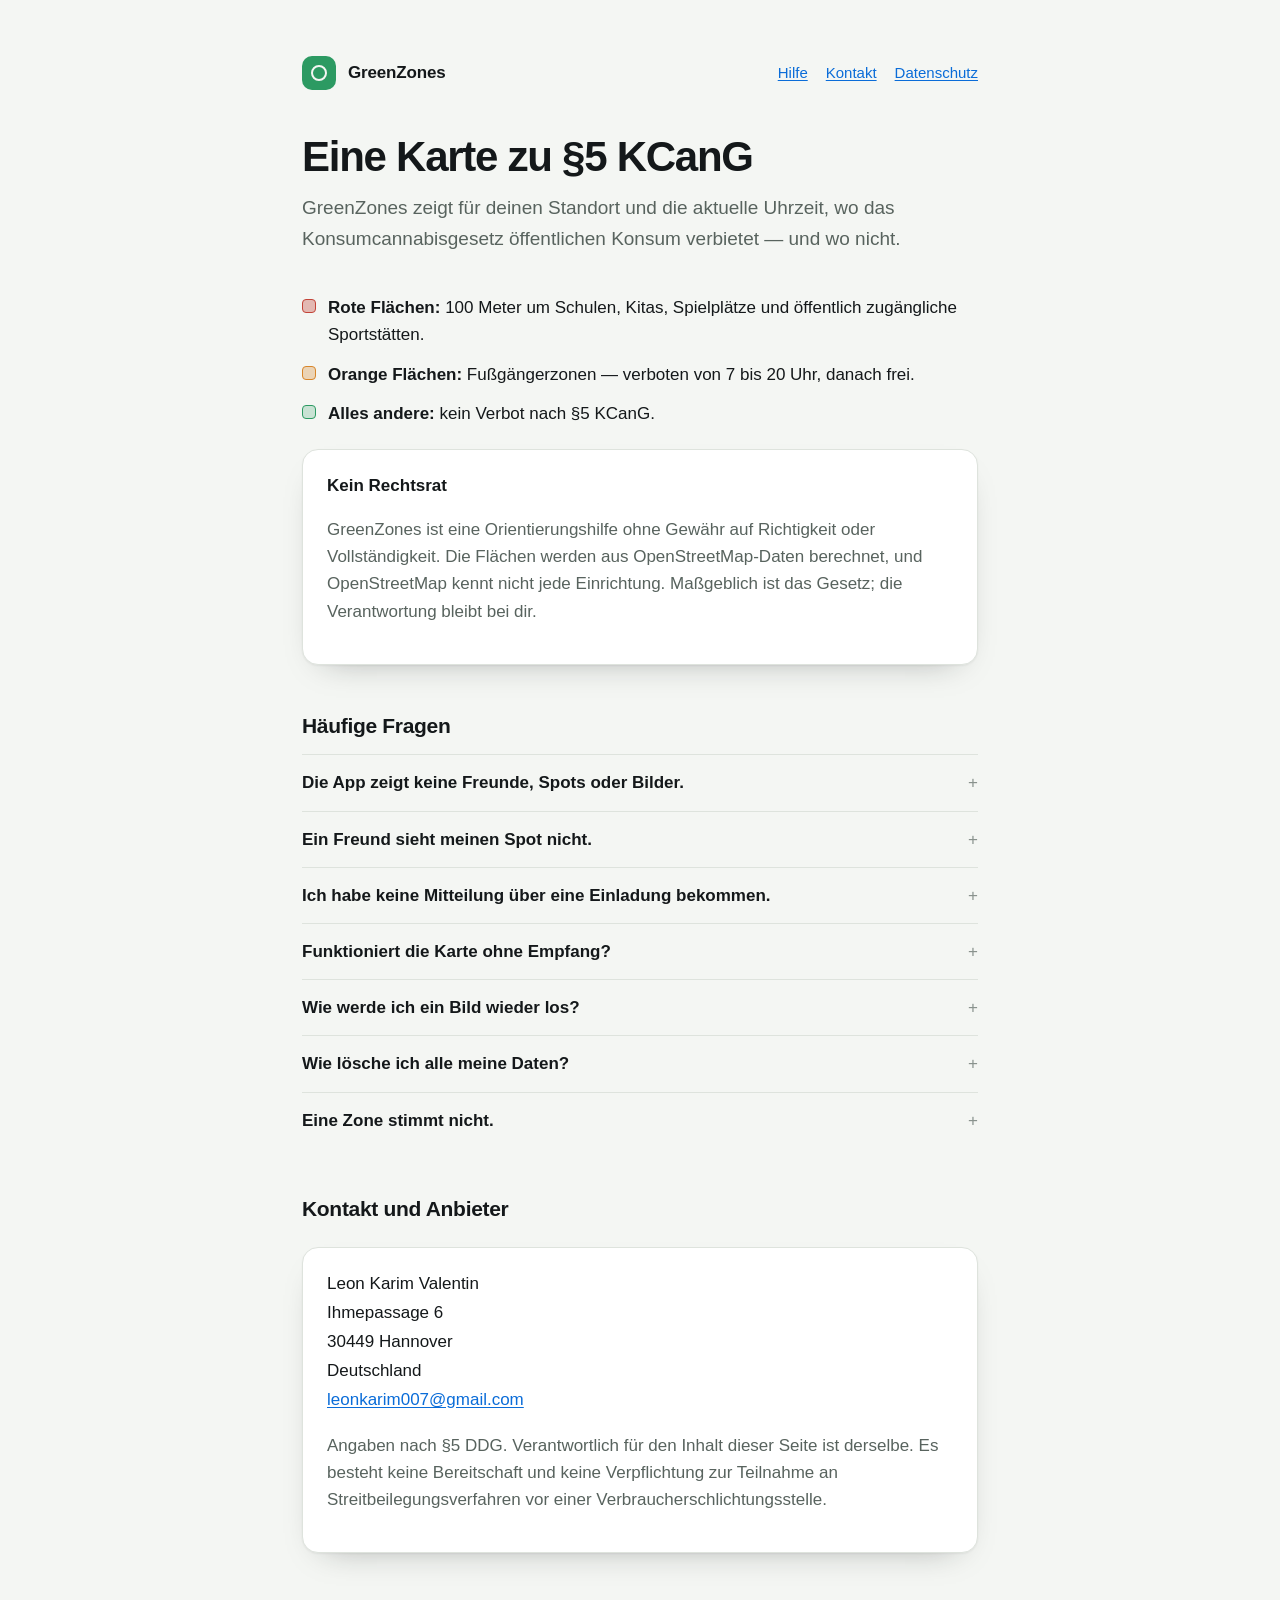
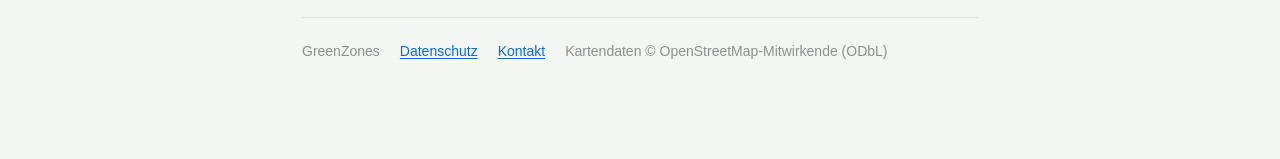
==== index.html @ 103c28bd "Hilfe, Kontakt und Datenschutzerklaerung fuer GreenZones" ====
<!doctype html>
<html lang="de">
<head>
<meta charset="utf-8">
<meta name="viewport" content="width=device-width, initial-scale=1">
<title>GreenZones — Hilfe und Kontakt</title>
<meta name="description" content="Hilfe, Kontakt und rechtliche Angaben zur iOS-App GreenZones: eine Karte zu §5 KCanG.">
<meta name="color-scheme" content="light dark">
<link rel="stylesheet" href="style.css">
</head>
<body>
<div class="wrap">

<header class="top">
  <span class="mark" aria-hidden="true"></span>
  <strong>GreenZones</strong>
  <nav>
    <a href="#hilfe">Hilfe</a>
    <a href="#kontakt">Kontakt</a>
    <a href="datenschutz.html">Datenschutz</a>
  </nav>
</header>

<h1>Eine Karte zu §5&nbsp;KCanG</h1>
<p class="lede">GreenZones zeigt für deinen Standort und die aktuelle Uhrzeit,
wo das Konsumcannabisgesetz öffentlichen Konsum verbietet — und wo nicht.</p>

<ul class="legend">
  <li><span class="dot ban" aria-hidden="true"></span><span><strong>Rote Flächen:</strong> 100&nbsp;Meter um Schulen, Kitas, Spielplätze und öffentlich zugängliche Sportstätten.</span></li>
  <li><span class="dot time" aria-hidden="true"></span><span><strong>Orange Flächen:</strong> Fußgängerzonen — verboten von 7 bis 20&nbsp;Uhr, danach frei.</span></li>
  <li><span class="dot ok" aria-hidden="true"></span><span><strong>Alles andere:</strong> kein Verbot nach §5&nbsp;KCanG.</span></li>
</ul>

<div class="card">
  <h3>Kein Rechtsrat</h3>
  <p class="muted">GreenZones ist eine Orientierungshilfe ohne Gewähr auf
  Richtigkeit oder Vollständigkeit. Die Flächen werden aus OpenStreetMap-Daten
  berechnet, und OpenStreetMap kennt nicht jede Einrichtung. Maßgeblich ist das
  Gesetz; die Verantwortung bleibt bei dir.</p>
</div>

<h2 id="hilfe">Häufige Fragen</h2>

<details>
  <summary>Die App zeigt keine Freunde, Spots oder Bilder.</summary>
  <p>Die gemeinsamen Funktionen laufen über iCloud. Ist auf dem Gerät keine
  Apple-ID in iCloud angemeldet, bleiben diese Listen leer — die App sagt das an
  der Stelle auch. Unter <em>Einstellungen → [dein Name] → iCloud</em> anmelden,
  dann erscheinen sie.</p>
</details>

<details>
  <summary>Ein Freund sieht meinen Spot nicht.</summary>
  <p>Ein Spot wird nur geteilt, wenn die Person angehakt ist: Spot öffnen →
  <em>Spot verwalten</em> → <em>Wer sieht diesen Spot</em>. Wer neu dazukommt,
  braucht außerdem einmal einen Einladungslink über <em>Freunde → Freund
  hinzufügen</em>.</p>
</details>

<details>
  <summary>Ich habe keine Mitteilung über eine Einladung bekommen.</summary>
  <p>Mitteilungen müssen einmal erlaubt worden sein (die App fragt danach,
  sobald der erste Freund dazukommt). Prüfen lässt sich das unter
  <em>Einstellungen → GreenZones → Mitteilungen</em>. Ohne angemeldetes
  iCloud-Konto werden keine Mitteilungen zugestellt.</p>
</details>

<details>
  <summary>Funktioniert die Karte ohne Empfang?</summary>
  <p>Die Zonen, die Statusanzeige und die Ortssuche laufen immer ohne Netz —
  sie liegen auf dem Gerät. Nur das Kartenbild darunter lädt nach. Wer es
  unterwegs braucht, tippt vorher in der App auf <em>Über GreenZones → Karte &amp;
  Daten verwalten → Umgebung sichern</em>: das lädt ein Gebiet von 20&nbsp;×&nbsp;20
  Kilometern (rund 70&nbsp;MB) auf das Gerät.</p>
</details>

<details>
  <summary>Wie werde ich ein Bild wieder los?</summary>
  <p>Bild antippen, dann in der Kopfzeile den Papierkorb (eigene Bilder werden
  bei allen gelöscht) oder das durchgestrichene Auge (fremde Bilder werden
  dauerhaft ausgeblendet, auf Wunsch zusammen mit der Person).</p>
</details>

<details>
  <summary>Wie lösche ich alle meine Daten?</summary>
  <p>Die App löschen. Damit sind alle lokalen Daten weg. Was du in iCloud
  geteilt hast, lässt sich zusätzlich in den iCloud-Einstellungen des Geräts
  verwalten. Einzelne Dinge gehen auch in der App: Spot entfernen, Freundschaft
  beenden, Suchverlauf löschen unter <em>Karte &amp; Daten verwalten</em>.</p>
</details>

<details>
  <summary>Eine Zone stimmt nicht.</summary>
  <p>Die Flächen stammen aus OpenStreetMap. Fehlt dort eine Einrichtung oder ist
  sie falsch eingetragen, fehlt sie auch hier. Schreib mir gern — und wer mag,
  kann den Eintrag direkt bei
  <a href="https://www.openstreetmap.org">OpenStreetMap</a> korrigieren, davon
  haben alle etwas.</p>
</details>

<h2 id="kontakt">Kontakt und Anbieter</h2>
<div class="card">
  <address>
    Leon Karim Valentin<br>
    Ihmepassage 6<br>
    30449 Hannover<br>
    Deutschland<br>
    <a href="mailto:leonkarim007@gmail.com">leonkarim007@gmail.com</a>
  </address>
  <p class="muted">Angaben nach §5 DDG. Verantwortlich für den Inhalt dieser
  Seite ist derselbe. Es besteht keine Bereitschaft und keine Verpflichtung zur
  Teilnahme an Streitbeilegungsverfahren vor einer
  Verbraucherschlichtungsstelle.</p>
</div>

<footer>
  <span>GreenZones</span>
  <a href="datenschutz.html">Datenschutz</a>
  <a href="mailto:leonkarim007@gmail.com">Kontakt</a>
  <span>Kartendaten © OpenStreetMap-Mitwirkende (ODbL)</span>
</footer>

</div>
</body>
</html>
---- style.css ----
/* GreenZones — Support- und Rechtsseiten.
   Hell und dunkel folgen dem System; die Farben sind dieselben wie in der App
   (Zonen-Rot, Fußgängerzonen-Orange, erlaubtes Grün). */

:root {
  --bg: #f4f6f3;
  --card: #ffffff;
  --line: #dee3dd;
  --ink: #14181a;
  --ink2: #58635e;
  --ink3: #89928d;
  --accent: #0a6cd8;
  --ban: #c34438;
  --time: #d8862a;
  --ok: #2c9a62;
  --shadow: 0 1px 2px rgba(20, 24, 26, .05), 0 14px 34px -22px rgba(20, 24, 26, .4);
}

@media (prefers-color-scheme: dark) {
  :root {
    --bg: #0f1211;
    --card: #171b19;
    --line: #262c29;
    --ink: #e9eeea;
    --ink2: #9ba69f;
    --ink3: #6e7873;
    --accent: #5ea9ff;
    --ban: #e4655a;
    --time: #eba25c;
    --ok: #4fbe85;
    --shadow: 0 1px 2px rgba(0, 0, 0, .4), 0 18px 44px -24px rgba(0, 0, 0, .85);
  }
}

* { box-sizing: border-box; }

html { -webkit-text-size-adjust: 100%; }

body {
  margin: 0;
  background: var(--bg);
  color: var(--ink);
  font-family: -apple-system, BlinkMacSystemFont, "Segoe UI", Roboto, "Helvetica Neue", sans-serif;
  font-size: 17px;
  line-height: 1.6;
  -webkit-font-smoothing: antialiased;
}

.wrap {
  max-width: 720px;
  margin: 0 auto;
  padding: 56px 22px 96px;
}

header.top {
  display: flex;
  align-items: center;
  gap: 12px;
  margin-bottom: 44px;
}

.mark {
  width: 34px;
  height: 34px;
  border-radius: 10px;
  background: var(--ok);
  position: relative;
  flex: 0 0 auto;
}

.mark::after {
  content: "";
  position: absolute;
  inset: 9px;
  border-radius: 50%;
  border: 2.5px solid var(--bg);
}

.mark.ban { background: var(--ban); }

header.top strong {
  font-size: 17px;
  letter-spacing: -.01em;
}

header.top nav {
  margin-left: auto;
  display: flex;
  gap: 18px;
  font-size: 15px;
}

h1 {
  font-size: clamp(30px, 6vw, 42px);
  line-height: 1.08;
  letter-spacing: -.03em;
  margin: 0 0 14px;
  text-wrap: balance;
}

.lede {
  font-size: 19px;
  color: var(--ink2);
  margin: 0 0 40px;
}

h2 {
  font-size: 21px;
  letter-spacing: -.015em;
  margin: 44px 0 12px;
}

h3 {
  font-size: 17px;
  margin: 28px 0 8px;
}

p, li { color: var(--ink); }

.muted { color: var(--ink2); }

a { color: var(--accent); text-underline-offset: 2px; }

a:focus-visible,
summary:focus-visible {
  outline: 2px solid var(--accent);
  outline-offset: 3px;
  border-radius: 4px;
}

ul { padding-left: 20px; }

li { margin: 6px 0; }

.card {
  background: var(--card);
  border: 1px solid var(--line);
  border-radius: 16px;
  padding: 22px 24px;
  box-shadow: var(--shadow);
  margin: 22px 0;
}

.card h3:first-child { margin-top: 0; }

.legend {
  display: flex;
  flex-direction: column;
  gap: 12px;
  margin: 20px 0 0;
  padding: 0;
  list-style: none;
}

.legend li {
  display: flex;
  gap: 12px;
  align-items: flex-start;
  margin: 0;
}

.dot {
  width: 14px;
  height: 14px;
  border-radius: 4px;
  margin-top: 5px;
  flex: 0 0 auto;
}

.dot.ban { background: color-mix(in srgb, var(--ban) 35%, transparent); border: 1.5px solid var(--ban); }
.dot.time { background: color-mix(in srgb, var(--time) 30%, transparent); border: 1.5px solid var(--time); }
.dot.ok { background: color-mix(in srgb, var(--ok) 22%, transparent); border: 1.5px solid var(--ok); }

details {
  border-top: 1px solid var(--line);
  padding: 14px 0;
}

details summary {
  cursor: pointer;
  font-weight: 600;
  list-style: none;
}

details summary::-webkit-details-marker { display: none; }

details summary::after {
  content: "+";
  float: right;
  color: var(--ink3);
  font-weight: 400;
}

details[open] summary::after { content: "–"; }

details p { margin: 10px 0 2px; color: var(--ink2); }

address {
  font-style: normal;
  line-height: 1.7;
}

footer {
  margin-top: 64px;
  padding-top: 22px;
  border-top: 1px solid var(--line);
  color: var(--ink3);
  font-size: 14px;
  display: flex;
  flex-wrap: wrap;
  gap: 8px 20px;
}

.stand {
  font-size: 14px;
  color: var(--ink3);
  margin: -6px 0 34px;
}

table {
  border-collapse: collapse;
  width: 100%;
  font-size: 15px;
  margin: 14px 0;
}

th, td {
  text-align: left;
  padding: 9px 10px;
  border-bottom: 1px solid var(--line);
  vertical-align: top;
}

th { color: var(--ink2); font-weight: 600; }

.scroll { overflow-x: auto; }

@media (max-width: 560px) {
  .wrap { padding: 36px 18px 72px; }
  header.top nav { gap: 14px; font-size: 14px; }
}
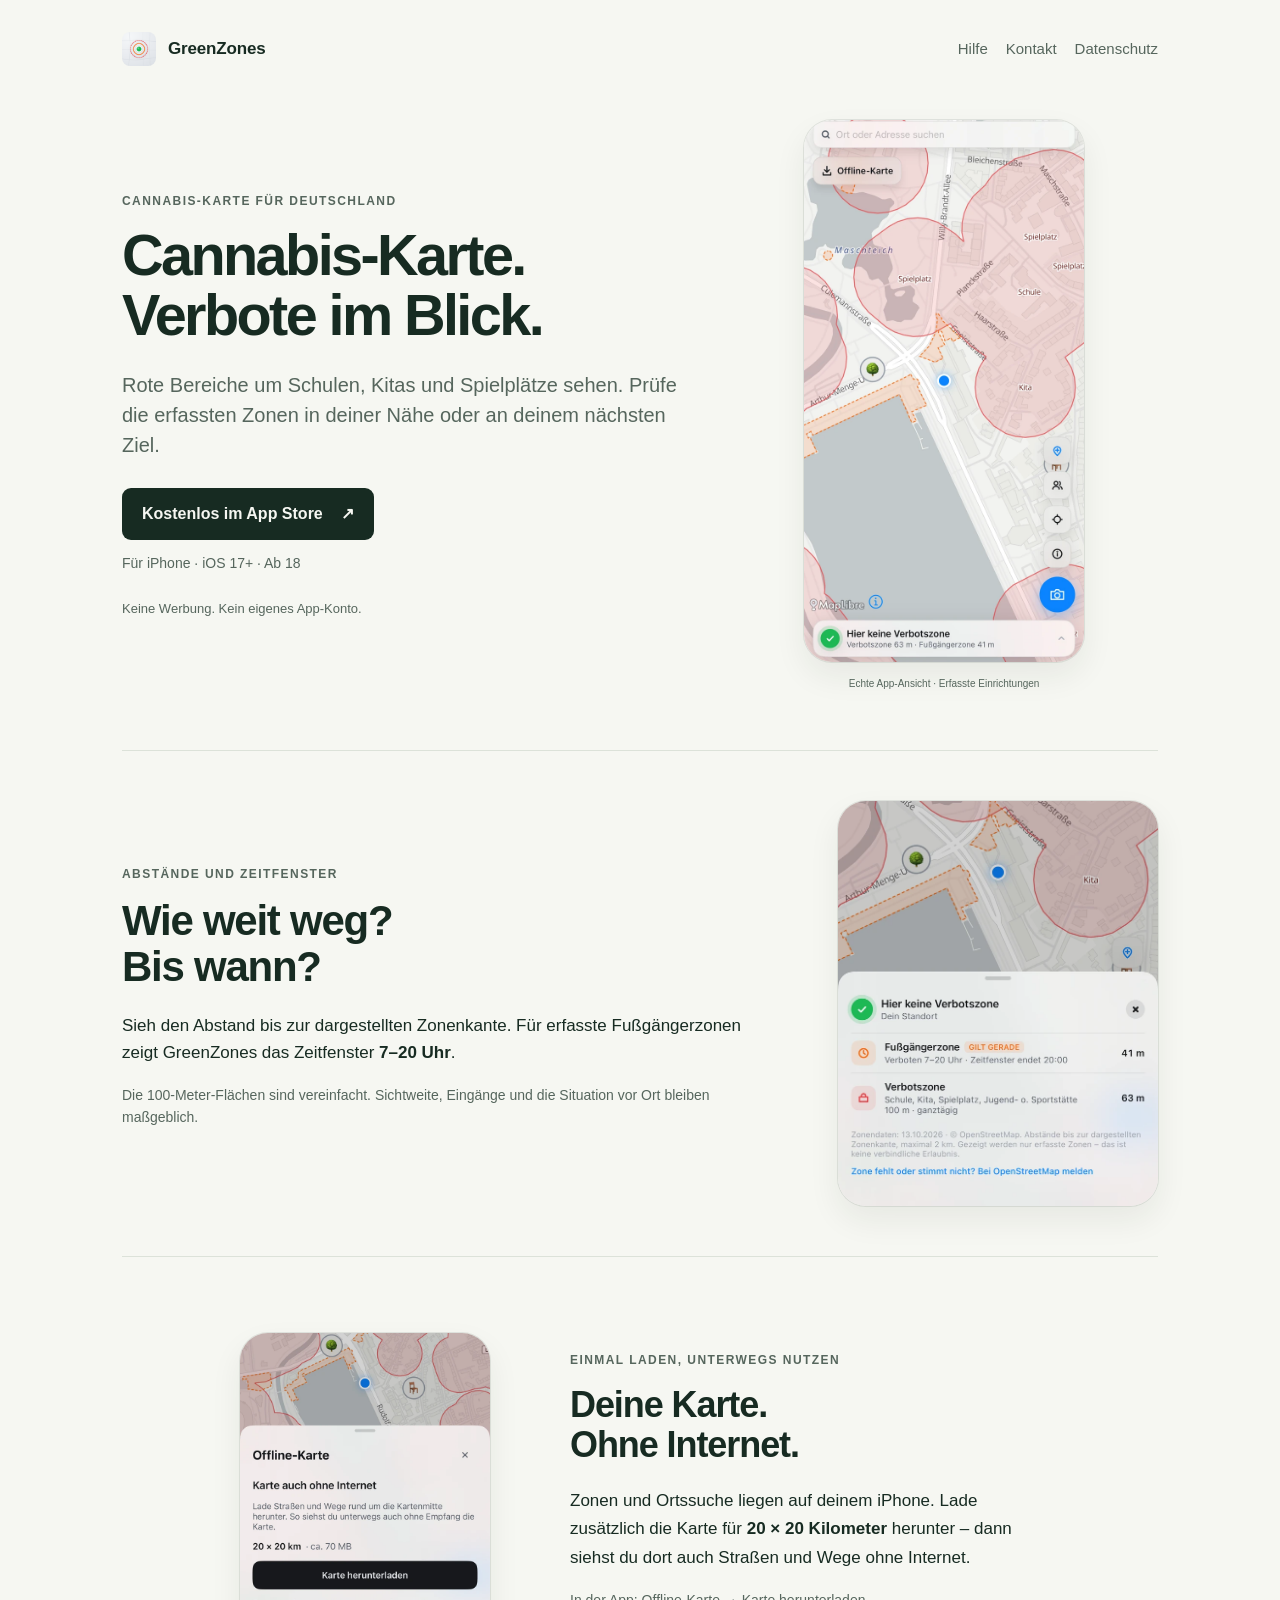
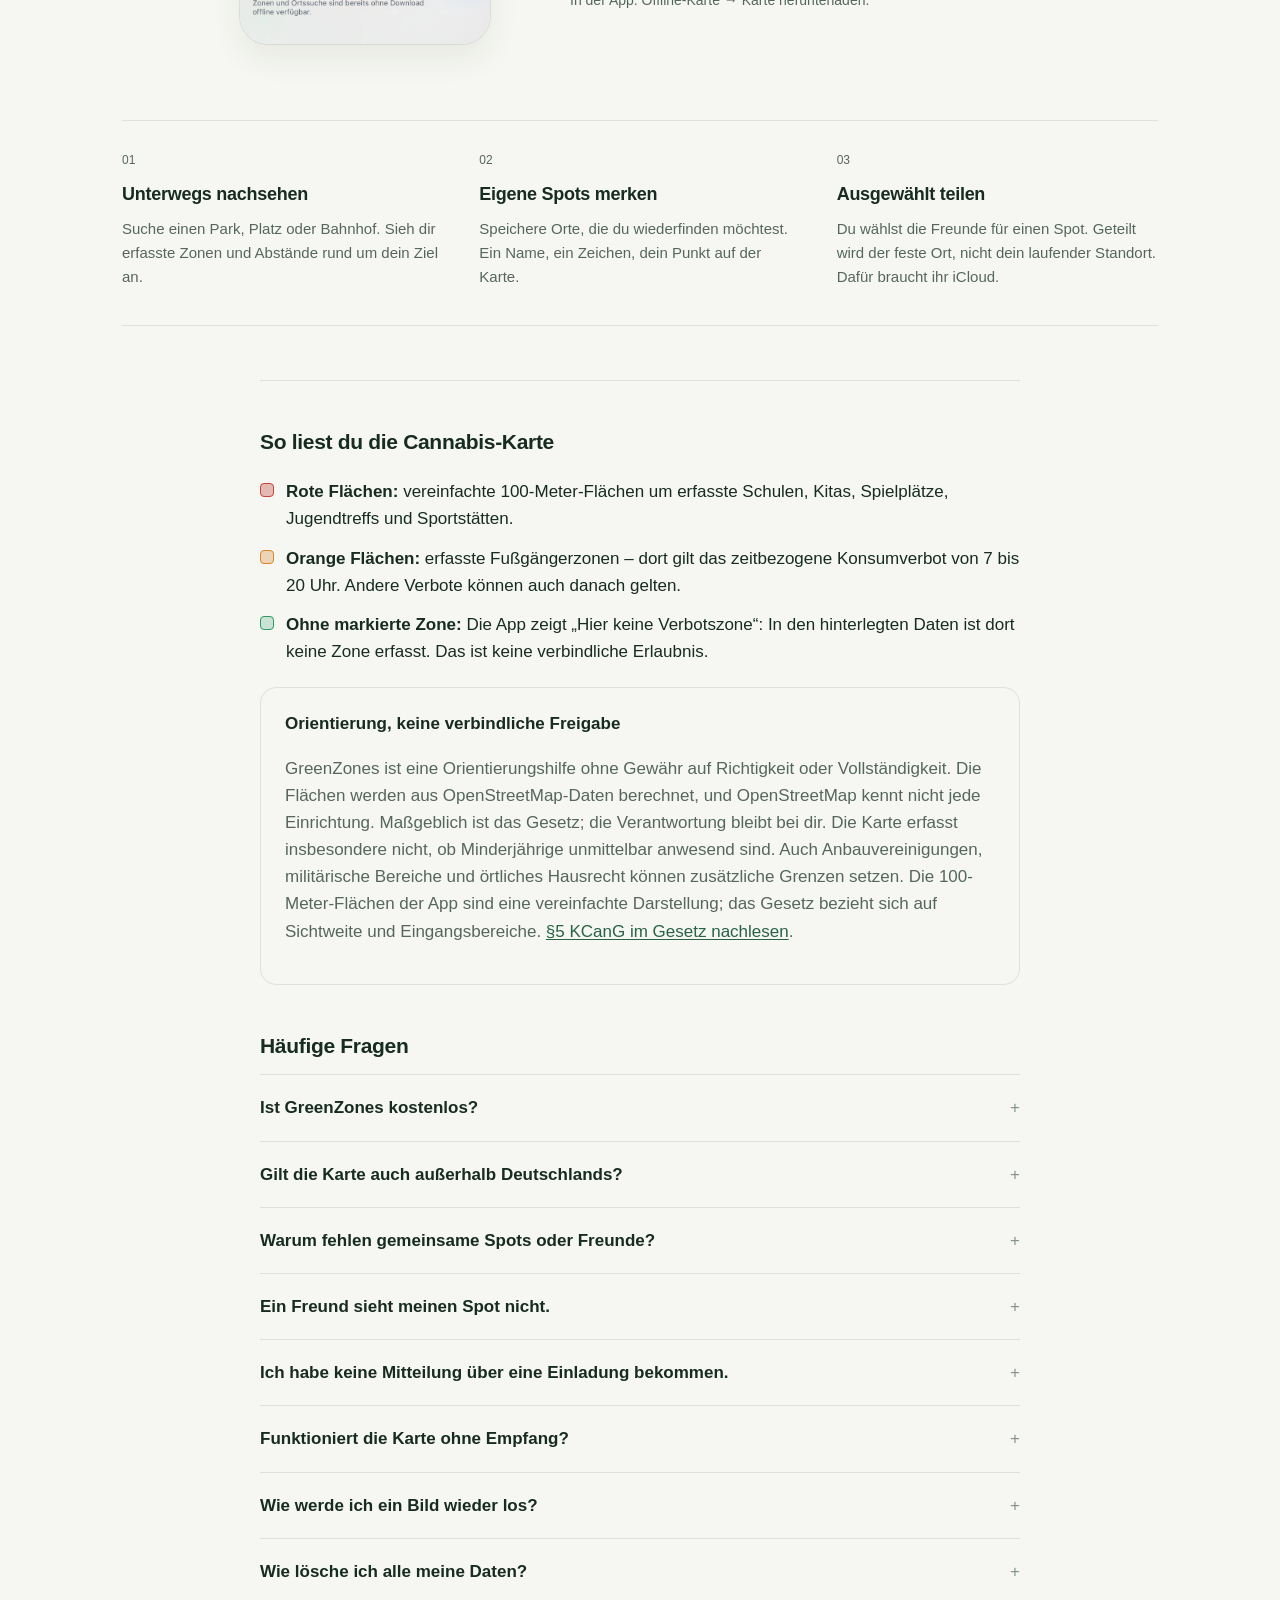
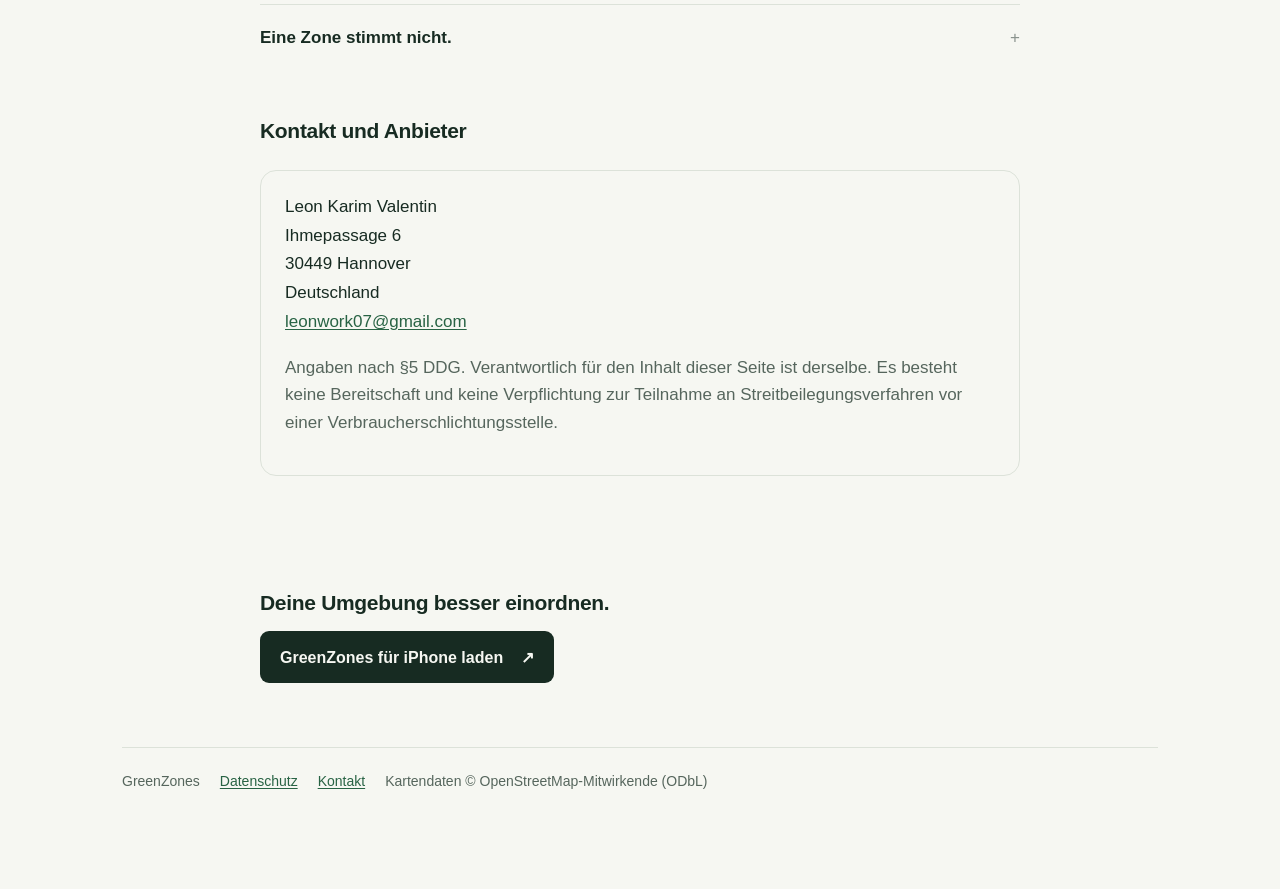
==== commit 72df52c9: "Produktseite statt Hilfeseite: App-Store-Weg, echte App-Bilder, neuer Name Titel "GreenZones: Kiffer" ====
--- a/index.html
+++ b/index.html
@@ -3,16 +3,26 @@
 <head>
 <meta charset="utf-8">
 <meta name="viewport" content="width=device-width, initial-scale=1">
-<title>GreenZones — Hilfe und Kontakt</title>
-<meta name="description" content="Hilfe, Kontakt und rechtliche Angaben zur iOS-App GreenZones: eine Karte zu §5 KCanG.">
+<title>GreenZones: Kiffer Karte · Cannabis-Verbotszonen in Deutschland</title>
+<meta name="description" content="Cannabis-Karte für Deutschland: rote Bereiche, Fußgängerzonen und Abstände sehen. Karte herunterladen und offline nutzen. Kostenlos für iPhone.">
+<link rel="canonical" href="https://miracwhey.github.io/greenzones-web/">
+<meta name="apple-itunes-app" content="app-id=6798829082">
+<meta property="og:type" content="website">
+<meta property="og:locale" content="de_DE">
+<meta property="og:title" content="GreenZones: Kiffer Karte · Cannabis-Verbotszonen in Deutschland">
+<meta property="og:description" content="Rote Bereiche und Abstände sehen. Karte herunterladen, offline nutzen und Spots mit Freunden teilen. Kostenlos für iPhone.">
+<meta property="og:url" content="https://miracwhey.github.io/greenzones-web/">
+<script type="application/ld+json">
+{"@context":"https://schema.org","@type":"SoftwareApplication","name":"GreenZones","operatingSystem":"iOS 17.0 or later","applicationCategory":"ReferenceApplication","inLanguage":"de","url":"https://miracwhey.github.io/greenzones-web/","downloadUrl":"https://apps.apple.com/de/app/greenzones/id6798829082","offers":{"@type":"Offer","price":"0","priceCurrency":"EUR"}}
+</script>
 <meta name="color-scheme" content="light dark">
 <link rel="stylesheet" href="style.css">
 </head>
-<body>
+<body class="landing">
 <div class="wrap">
 
 <header class="top">
-  <span class="mark" aria-hidden="true"></span>
+  <img class="app-icon" src="assets/app-icon.png" width="34" height="34" alt="">
   <strong>GreenZones</strong>
   <nav>
     <a href="#hilfe">Hilfe</a>
@@ -21,32 +31,100 @@
   </nav>
 </header>
 
-<h1>Eine Karte zu §5&nbsp;KCanG</h1>
-<p class="lede">GreenZones zeigt für deinen Standort und die aktuelle Uhrzeit,
-wo das Konsumcannabisgesetz öffentlichen Konsum verbietet — und wo nicht.</p>
+<main>
+<section class="hero" aria-labelledby="hero-title">
+  <div class="hero-copy">
+    <p class="eyebrow">Cannabis-Karte für Deutschland</p>
+    <h1 id="hero-title">Cannabis-Karte.<br>Verbote im Blick.</h1>
+    <p class="lede">Rote Bereiche um Schulen, Kitas und Spielplätze sehen. Prüfe die erfassten Zonen in deiner Nähe oder an deinem nächsten Ziel.</p>
+    <div class="download">
+      <a class="store-link" href="https://apps.apple.com/de/app/greenzones/id6798829082">Kostenlos im App Store <span aria-hidden="true">↗</span></a>
+      <p class="muted">Für iPhone · iOS 17+ · Ab 18</p>
+    </div>
+    <p class="quiet-note">Keine Werbung. Kein eigenes App-Konto.</p>
+  </div>
+  <figure class="product-figure">
+    <img class="product-screen" src="assets/overview.webp" width="660" height="1278" fetchpriority="high" alt="GreenZones-Karte mit roten Bereichen und Beschriftungen für Schule, Kita und Spielplatz in Hannover.">
+    <figcaption>Echte App-Ansicht · Erfasste Einrichtungen</figcaption>
+  </figure>
+</section>
+
+
+
+<section class="zones-feature" aria-labelledby="zones-title">
+  <div>
+    <p class="eyebrow">Abstände und Zeitfenster</p>
+    <h2 id="zones-title">Wie weit weg?<br>Bis wann?</h2>
+    <p>Sieh den Abstand bis zur dargestellten Zonenkante. Für erfasste Fußgängerzonen zeigt GreenZones das Zeitfenster <strong>7–20 Uhr</strong>.</p>
+    <p class="muted small">Die 100-Meter-Flächen sind vereinfacht. Sichtweite, Eingänge und die Situation vor Ort bleiben maßgeblich.</p>
+  </div>
+  <figure class="zones-figure">
+    <img class="product-screen" src="assets/zones.webp" width="660" height="835" loading="lazy" alt="Echte Zonenansicht mit Abständen und Zeitfenster 7 bis 20 Uhr für Fußgängerzonen.">
+  </figure>
+</section>
+
+<section class="offline-feature" aria-labelledby="offline-title">
+  <figure class="offline-figure">
+    <img class="product-screen" src="assets/offline.webp" width="660" height="820" loading="lazy" alt="Offline-Karte in GreenZones mit dem Knopf Karte herunterladen für 20 mal 20 Kilometer.">
+  </figure>
+  <div>
+    <p class="eyebrow">Einmal laden, unterwegs nutzen</p>
+    <h2 id="offline-title">Deine Karte.<br>Ohne Internet.</h2>
+    <p>Zonen und Ortssuche liegen auf deinem iPhone. Lade zusätzlich die Karte für <strong>20 × 20 Kilometer</strong> herunter – dann siehst du dort auch Straßen und Wege ohne Internet.</p>
+    <p class="muted small">In der App: Offline-Karte → Karte herunterladen.</p>
+  </div>
+</section>
+
+<div class="benefits">
+  <section><span class="step">01</span><h2>Unterwegs nachsehen</h2><p>Suche einen Park, Platz oder Bahnhof. Sieh dir erfasste Zonen und Abstände rund um dein Ziel an.</p></section>
+  <section><span class="step">02</span><h2>Eigene Spots merken</h2><p>Speichere Orte, die du wiederfinden möchtest. Ein Name, ein Zeichen, dein Punkt auf der Karte.</p></section>
+  <section><span class="step">03</span><h2>Ausgewählt teilen</h2><p>Du wählst die Freunde für einen Spot. Geteilt wird der feste Ort, nicht dein laufender Standort. Dafür braucht ihr iCloud.</p></section>
+</div>
+
+<div class="reading">
+<h2>So liest du die Cannabis-Karte</h2>
+
 
 <ul class="legend">
-  <li><span class="dot ban" aria-hidden="true"></span><span><strong>Rote Flächen:</strong> 100&nbsp;Meter um Schulen, Kitas, Spielplätze und öffentlich zugängliche Sportstätten.</span></li>
-  <li><span class="dot time" aria-hidden="true"></span><span><strong>Orange Flächen:</strong> Fußgängerzonen — verboten von 7 bis 20&nbsp;Uhr, danach frei.</span></li>
-  <li><span class="dot ok" aria-hidden="true"></span><span><strong>Alles andere:</strong> kein Verbot nach §5&nbsp;KCanG.</span></li>
+  <li><span class="dot ban" aria-hidden="true"></span><span><strong>Rote Flächen:</strong> vereinfachte 100-Meter-Flächen um erfasste Schulen, Kitas, Spielplätze, Jugendtreffs und Sportstätten.</span></li>
+  <li><span class="dot time" aria-hidden="true"></span><span><strong>Orange Flächen:</strong> erfasste Fußgängerzonen – dort gilt das zeitbezogene Konsumverbot von 7 bis 20&nbsp;Uhr. Andere Verbote können auch danach gelten.</span></li>
+  <li><span class="dot ok" aria-hidden="true"></span><span><strong>Ohne markierte Zone:</strong> Die App zeigt „Hier keine Verbotszone“: In den hinterlegten Daten ist dort keine Zone erfasst. Das ist keine verbindliche Erlaubnis.</span></li>
 </ul>
 
 <div class="card">
-  <h3>Kein Rechtsrat</h3>
+  <h3>Orientierung, keine verbindliche Freigabe</h3>
   <p class="muted">GreenZones ist eine Orientierungshilfe ohne Gewähr auf
   Richtigkeit oder Vollständigkeit. Die Flächen werden aus OpenStreetMap-Daten
   berechnet, und OpenStreetMap kennt nicht jede Einrichtung. Maßgeblich ist das
-  Gesetz; die Verantwortung bleibt bei dir.</p>
+  Gesetz; die Verantwortung bleibt bei dir. Die Karte erfasst insbesondere nicht,
+  ob Minderjährige unmittelbar anwesend sind. Auch Anbauvereinigungen,
+  militärische Bereiche und örtliches Hausrecht können zusätzliche Grenzen setzen.
+  Die 100-Meter-Flächen der App sind eine vereinfachte Darstellung; das Gesetz
+  bezieht sich auf Sichtweite und Eingangsbereiche.
+  <a href="https://www.gesetze-im-internet.de/kcang/__5.html">§5 KCanG im Gesetz nachlesen</a>.</p>
 </div>
 
 <h2 id="hilfe">Häufige Fragen</h2>
 
 <details>
-  <summary>Die App zeigt keine Freunde, Spots oder Bilder.</summary>
-  <p>Die gemeinsamen Funktionen laufen über iCloud. Ist auf dem Gerät keine
-  Apple-ID in iCloud angemeldet, bleiben diese Listen leer — die App sagt das an
-  der Stelle auch. Unter <em>Einstellungen → [dein Name] → iCloud</em> anmelden,
-  dann erscheinen sie.</p>
+  <summary>Ist GreenZones kostenlos?</summary>
+  <p>Ja. GreenZones ist kostenlos im App Store erhältlich und enthält keine Werbung.
+  Die Karte funktioniert ohne eigenes App-Konto. Für gemeinsame Spots und
+  Einladungen brauchst du ein auf dem Gerät angemeldetes iCloud-Konto.</p>
+</details>
+
+<details>
+  <summary>Gilt die Karte auch außerhalb Deutschlands?</summary>
+  <p>GreenZones ist auf das deutsche Konsumcannabisgesetz ausgerichtet.
+  Die Anzeige ist keine Auskunft zur Rechtslage in anderen Ländern.</p>
+</details>
+
+<details>
+  <summary>Warum fehlen gemeinsame Spots oder Freunde?</summary>
+  <p>Die gemeinsamen Funktionen brauchen ein angemeldetes iCloud-Konto und eine
+  Internetverbindung zum Abgleichen. Prüfe unter <em>Einstellungen → [dein Name]
+  → iCloud</em> die Anmeldung. Eigene lokale Spots kannst du auch unabhängig davon
+  auf dem Gerät behalten.</p>
 </details>
 
 <details>
@@ -68,10 +146,10 @@
 <details>
   <summary>Funktioniert die Karte ohne Empfang?</summary>
   <p>Die Zonen, die Statusanzeige und die Ortssuche laufen immer ohne Netz —
-  sie liegen auf dem Gerät. Nur das Kartenbild darunter lädt nach. Wer es
-  unterwegs braucht, tippt vorher in der App auf <em>Über GreenZones → Karte &amp;
-  Daten verwalten → Umgebung sichern</em>: das lädt ein Gebiet von 20&nbsp;×&nbsp;20
-  Kilometern (rund 70&nbsp;MB) auf das Gerät.</p>
+  sie liegen auf dem Gerät. Lade zusätzlich Straßen und Wege herunter: Auf der
+  Karte <em>Offline-Karte → Karte herunterladen</em> wählen. Gespeichert werden
+  20&nbsp;×&nbsp;20 Kilometer rund um die sichtbare Kartenmitte. Die Größe hängt vom
+  Gebiet ab; du kannst den Download pausieren und fortsetzen.</p>
 </details>
 
 <details>
@@ -91,7 +169,7 @@
 
 <details>
   <summary>Eine Zone stimmt nicht.</summary>
-  <p>Die Flächen stammen aus OpenStreetMap. Fehlt dort eine Einrichtung oder ist
+  <p>Die Flächen stammen aus OpenStreetMap und werden mit App-Updates erneuert. Den Quellenstand findest du in der App unter „Über GreenZones“. Fehlt dort eine Einrichtung oder ist
   sie falsch eingetragen, fehlt sie auch hier. Schreib mir gern — und wer mag,
   kann den Eintrag direkt bei
   <a href="https://www.openstreetmap.org">OpenStreetMap</a> korrigieren, davon
@@ -105,7 +183,7 @@
     Ihmepassage 6<br>
     30449 Hannover<br>
     Deutschland<br>
-    <a href="mailto:leonkarim007@gmail.com">leonkarim007@gmail.com</a>
+    <a href="mailto:leonwork07@gmail.com">leonwork07@gmail.com</a>
   </address>
   <p class="muted">Angaben nach §5 DDG. Verantwortlich für den Inhalt dieser
   Seite ist derselbe. Es besteht keine Bereitschaft und keine Verpflichtung zur
@@ -113,10 +191,17 @@
   Verbraucherschlichtungsstelle.</p>
 </div>
 
+<div class="download closing-download">
+  <h2>Deine Umgebung besser einordnen.</h2>
+  <a class="store-link" href="https://apps.apple.com/de/app/greenzones/id6798829082">GreenZones für iPhone laden <span aria-hidden="true">↗</span></a>
+</div>
+</div>
+</main>
+
 <footer>
   <span>GreenZones</span>
   <a href="datenschutz.html">Datenschutz</a>
-  <a href="mailto:leonkarim007@gmail.com">Kontakt</a>
+  <a href="mailto:leonwork07@gmail.com">Kontakt</a>
   <span>Kartendaten © OpenStreetMap-Mitwirkende (ODbL)</span>
 </footer>
 
--- a/style.css
+++ b/style.css
@@ -104,6 +104,20 @@
   margin: 0 0 40px;
 }
 
+.eyebrow { color: var(--ink2); font-size: 14px; margin: 0 0 14px; }
+.download { margin: -14px 0 36px; }
+.download p { margin: 12px 0 0; font-size: 14px; }
+.store-link {
+  display: inline-flex; align-items: center; justify-content: center; gap: 18px;
+  min-height: 52px; padding: 12px 20px; border-radius: 12px;
+  background: var(--ink); color: var(--bg); font-weight: 600; text-decoration: none;
+}
+.store-link:hover { opacity: .88; }
+.benefits { display: grid; grid-template-columns: repeat(3, minmax(0, 1fr)); gap: 24px; padding: 28px 0; border-block: 1px solid var(--line); }
+.benefits h2 { margin: 0 0 8px; font-size: 18px; }
+.benefits p { margin: 0; color: var(--ink2); font-size: 15px; }
+.closing-download { margin-top: 38px; }
+
 h2 {
   font-size: 21px;
   letter-spacing: -.015em;
@@ -238,4 +252,90 @@
 @media (max-width: 560px) {
   .wrap { padding: 36px 18px 72px; }
   header.top nav { gap: 14px; font-size: 14px; }
-}
+  header.top { flex-wrap: wrap; }
+  header.top nav { width: 100%; margin: 4px 0 0; }
+  .benefits { grid-template-columns: 1fr; gap: 22px; }
+  .store-link { width: 100%; text-align: center; }
+}
+
+/* Produktauftritt, Oktober 2026. Supportseiten behalten ihre Lesebreite. */
+.landing { --bg:#f6f7f2; --ink:#172b22; --ink2:#56665d; --line:#dce2d9; --accent:#286344; }
+.landing .wrap { max-width:1080px; padding-top:32px; }
+.landing header.top { margin-bottom:54px; }
+.app-icon { border-radius:8px; flex-shrink:0; }
+.landing header nav a { color:var(--ink2); text-decoration:none; }
+.landing header nav a:hover { color:var(--ink); text-decoration:underline; }
+.hero { display:grid; grid-template-columns:1.3fr 1fr; gap:52px; align-items:center; padding:0 0 58px; }
+.hero h1 { font-size:clamp(38px,4.5vw,58px); line-height:1.05; letter-spacing:-.045em; margin-bottom:24px; }
+.eyebrow { font-size:12px; text-transform:uppercase; letter-spacing:.12em; font-weight:600; }
+.hero .lede { font-size:20px; line-height:1.5; margin:0 0 15px; }
+.hero-offline { font-size:16px; margin:0 0 28px; }
+.hero .download { margin:0 0 24px; }
+.store-link { border-radius:9px; font-size:16px; }
+.quiet-note { color:var(--ink2); font-size:13px; line-height:1.7; margin:0; }
+.product-figure { margin:0; justify-self:center; width:280px; }
+.product-screen { display:block; width:100%; height:auto; border-radius:28px; box-shadow:0 0 0 1px #172b2218, 0 14px 32px #172b2212; }
+.product-figure figcaption { color:var(--ink2); font-size:10px; text-align:center; margin-top:14px; }
+.benefits { gap:36px; padding:30px 0 36px; }
+.step { display:block; color:var(--ink2); font-size:12px; margin-bottom:10px; }
+.benefits h2 { font-size:18px; }
+.benefits p { font-size:15px; }
+.offline-feature { display:grid; grid-template-columns:250px 1fr; gap:80px; align-items:center; max-width:800px; margin:76px auto; }
+.offline-figure { margin:0; }
+.offline-feature h2 { font-size:36px; line-height:1.12; letter-spacing:-.03em; margin:0 0 22px; }
+.offline-feature p { line-height:1.65; }
+.small { font-size:14px; }
+.reading { max-width:760px; margin:0 auto; border-top:1px solid var(--line); }
+.landing .card { box-shadow:none; background:transparent; }
+.landing details { padding:19px 0; }
+.landing details summary { padding-right:22px; position:relative; }
+.landing details summary::after { position:absolute; right:0; top:0; }
+.landing .closing-download { padding-top:26px; margin-top:40px; }
+.landing footer { color:var(--ink2); }
+@media(prefers-color-scheme:dark) {
+ .landing { --bg:#101914; --ink:#e5ece3; --ink2:#a9b7ab; --line:#304135; --accent:#9cc7a7; }
+ .product-screen { box-shadow:0 0 0 1px #ffffff20,0 14px 32px #0004; }
+}
+@media(max-width:760px) {
+ .landing .wrap { padding-top:24px; }
+ .landing header.top { margin-bottom:38px; }
+ .hero { gap:24px; }
+ .hero h1 { font-size:38px; }
+ .hero .lede { font-size:17px; }
+ .product-figure { width:230px; }
+ .offline-feature { gap:36px; grid-template-columns:210px 1fr; }
+ .desktop-break { display:none; }
+}
+@media(max-width:560px) {
+ .hero { grid-template-columns:1fr; gap:34px; padding-bottom:36px; }
+ .hero h1 { font-size:42px; margin-bottom:20px; }
+ .hero .lede { font-size:18px; }
+ .hero .download { margin-bottom:18px; }
+ .hero-offline { margin-bottom:22px; }
+ .product-figure { width:260px; }
+ .benefits { gap:26px; padding:30px 0; }
+ .step { margin-bottom:4px; }
+ .offline-feature { display:flex; flex-direction:column-reverse; gap:26px; margin:44px 0; align-items:flex-start; }
+ .offline-feature h2 { font-size:32px; }
+ .offline-figure { width:230px; align-self:center; }
+ .landing .card { padding:20px; }
+}
+
+@media(min-width:380px) and (max-width:560px) {
+ .landing header.top { flex-wrap:nowrap; gap:9px; margin-bottom:28px; }
+ .landing header.top strong { font-size:15px; }
+ .landing header.top nav { width:auto; margin:0 0 0 auto; gap:10px; font-size:12px; }
+}
+
+@media(max-width:379px) {
+ .hero h1 { font-size:38px; }
+}
+
+/* Hauptnutzen -> konkrete Einordnung -> Offline -> Orte/Spots/Freunde. */
+.zones-feature { display:grid; grid-template-columns:1fr 320px; gap:72px; align-items:center; padding:50px 0; border-block:1px solid var(--line); }
+.zones-feature h2 { font-size:42px; line-height:1.1; margin:0 0 22px; letter-spacing:-.03em; }
+.zones-figure { margin:0; }
+.hero .lede { margin-bottom:28px; }
+.landing .reading { margin-top:54px; }
+@media(max-width:760px) { .zones-feature { gap:32px; grid-template-columns:1fr 260px; } }
+@media(max-width:560px) { .zones-feature { grid-template-columns:1fr; gap:28px; padding:36px 0; } .zones-feature h2 { font-size:34px; } .zones-figure { width:100%; max-width:320px; justify-self:center; } }
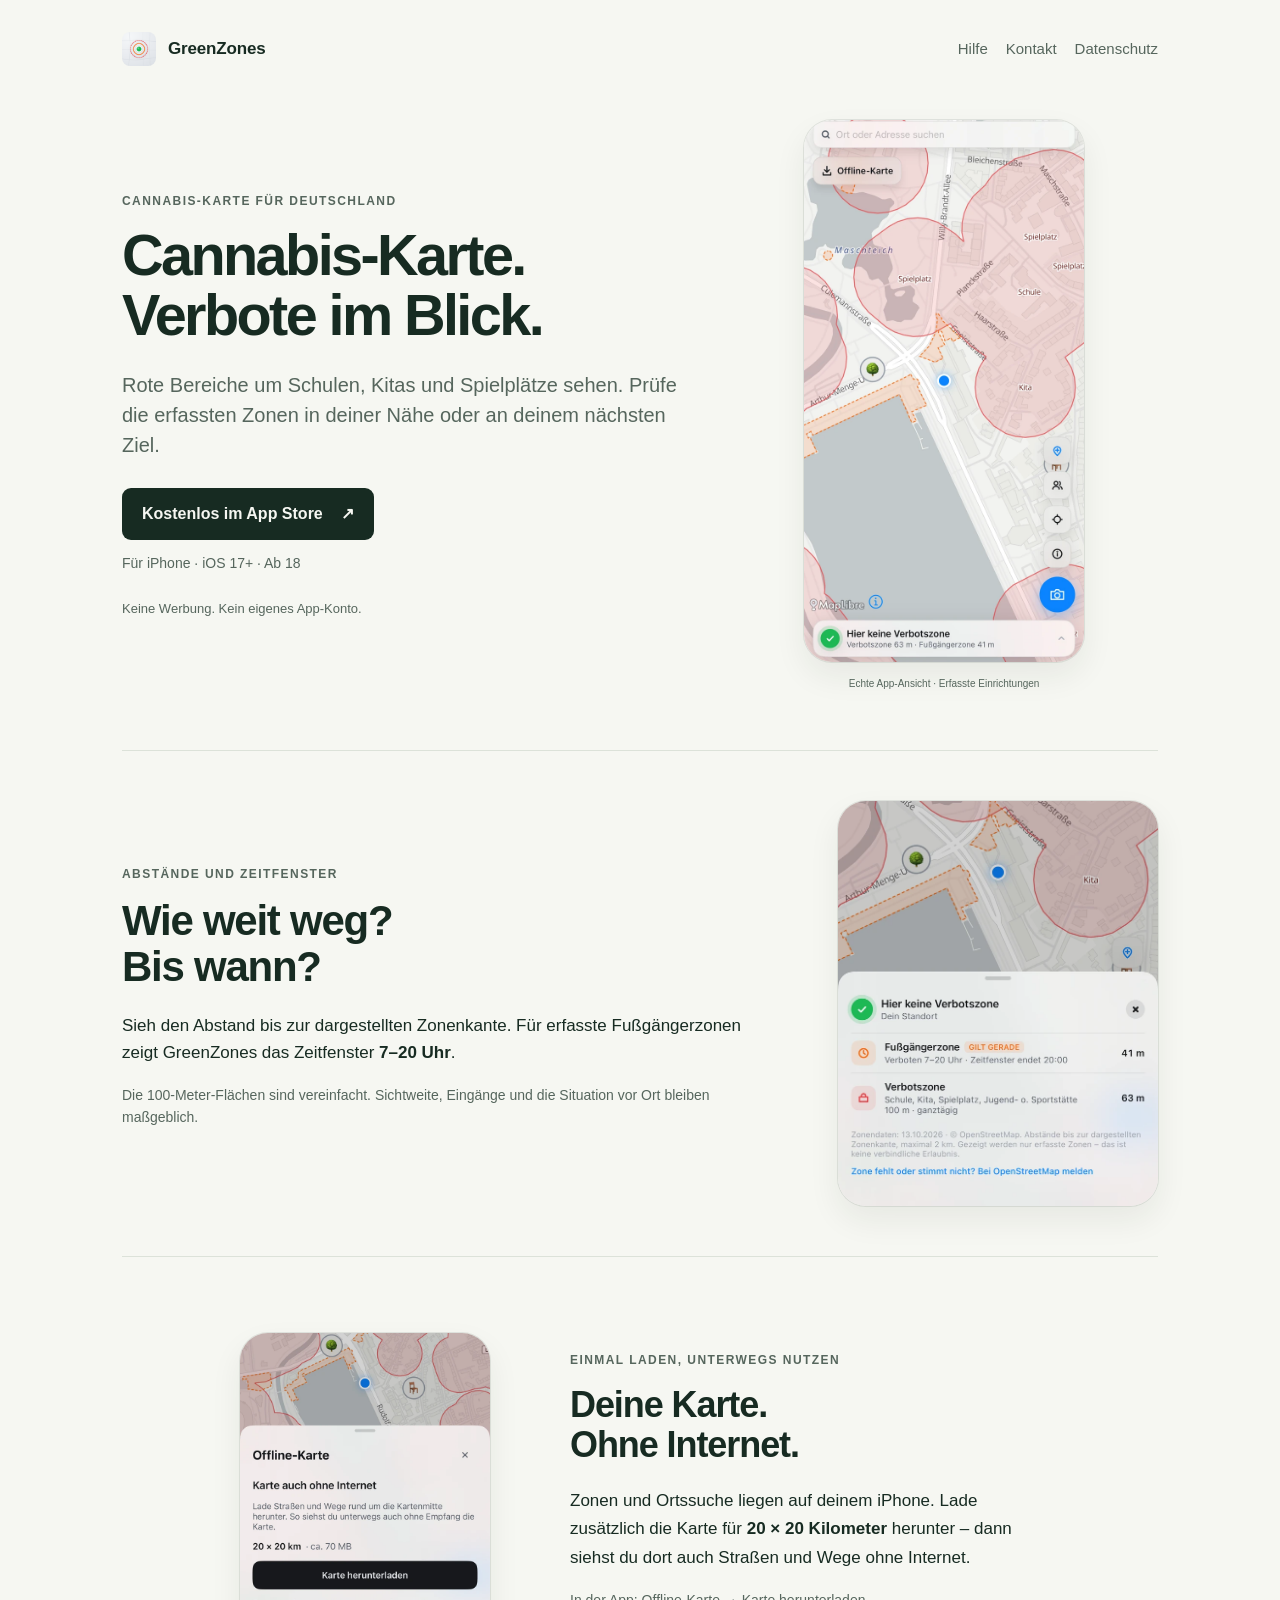
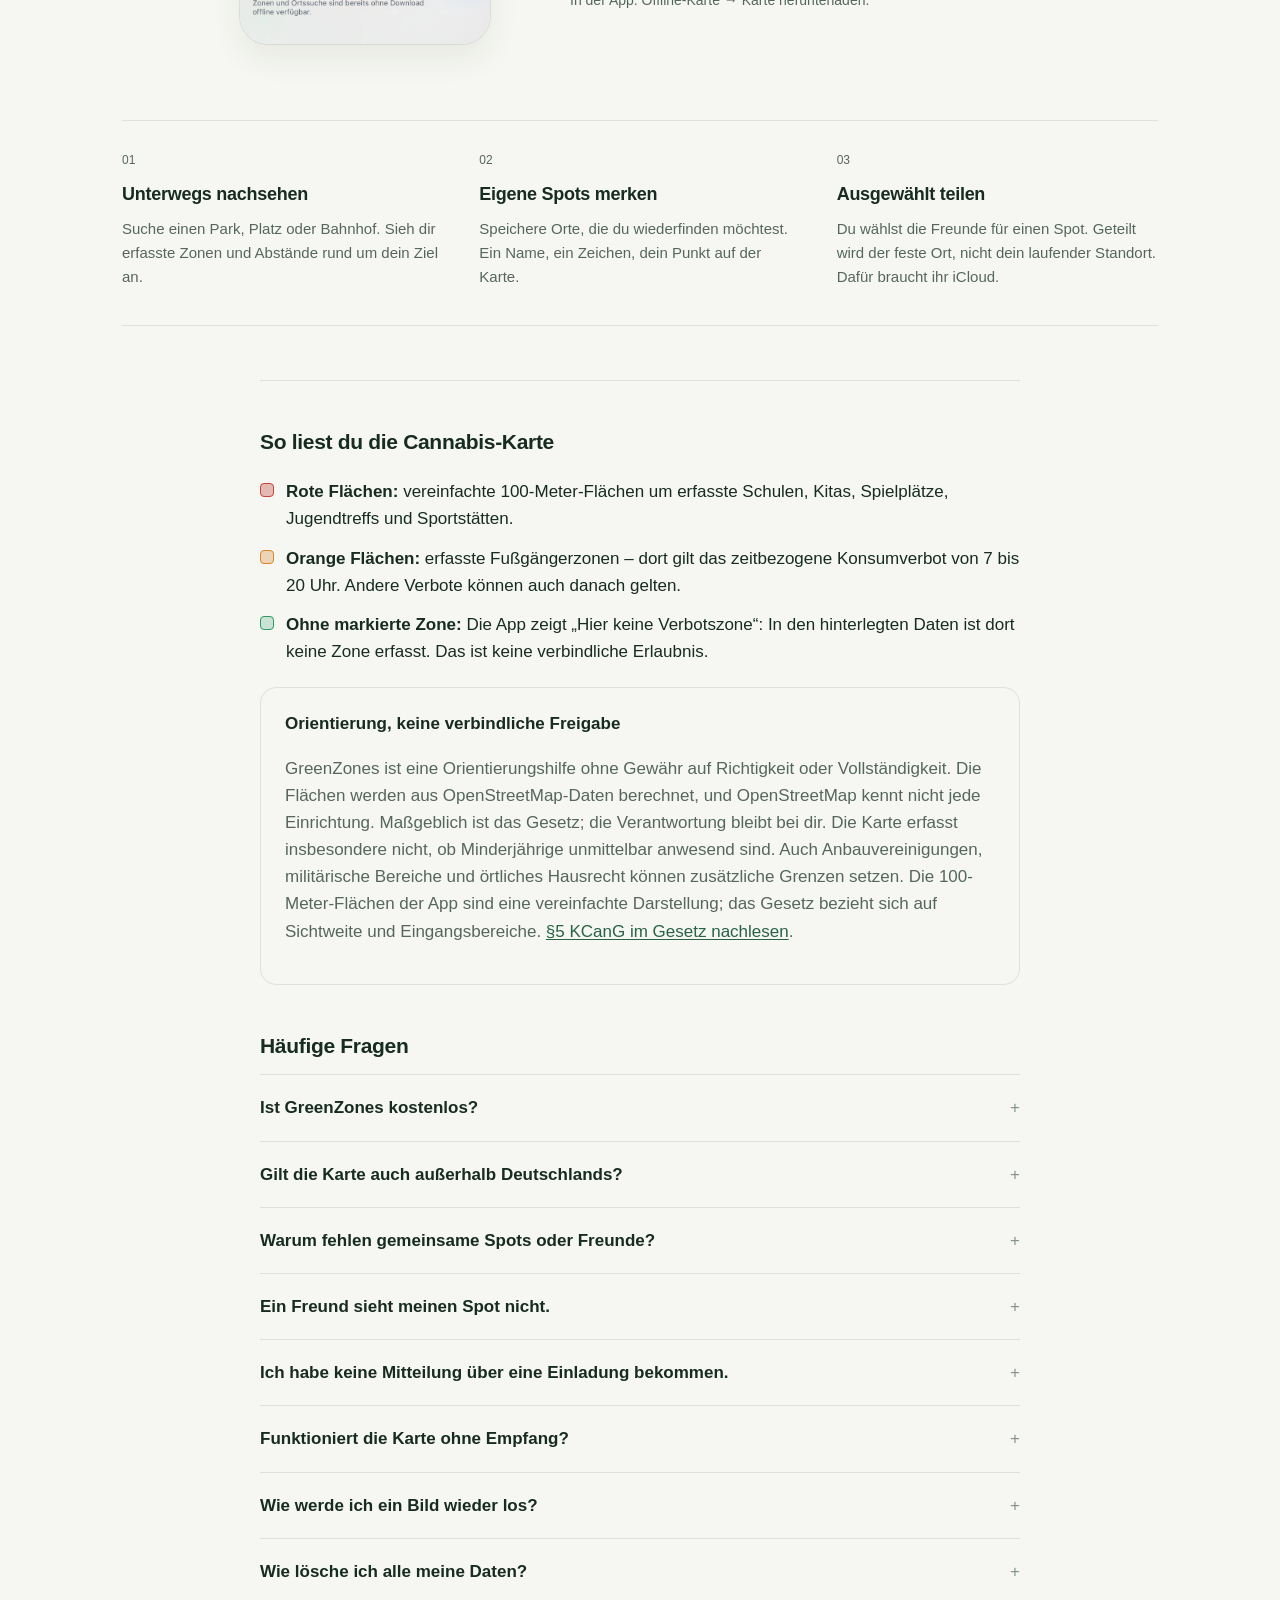
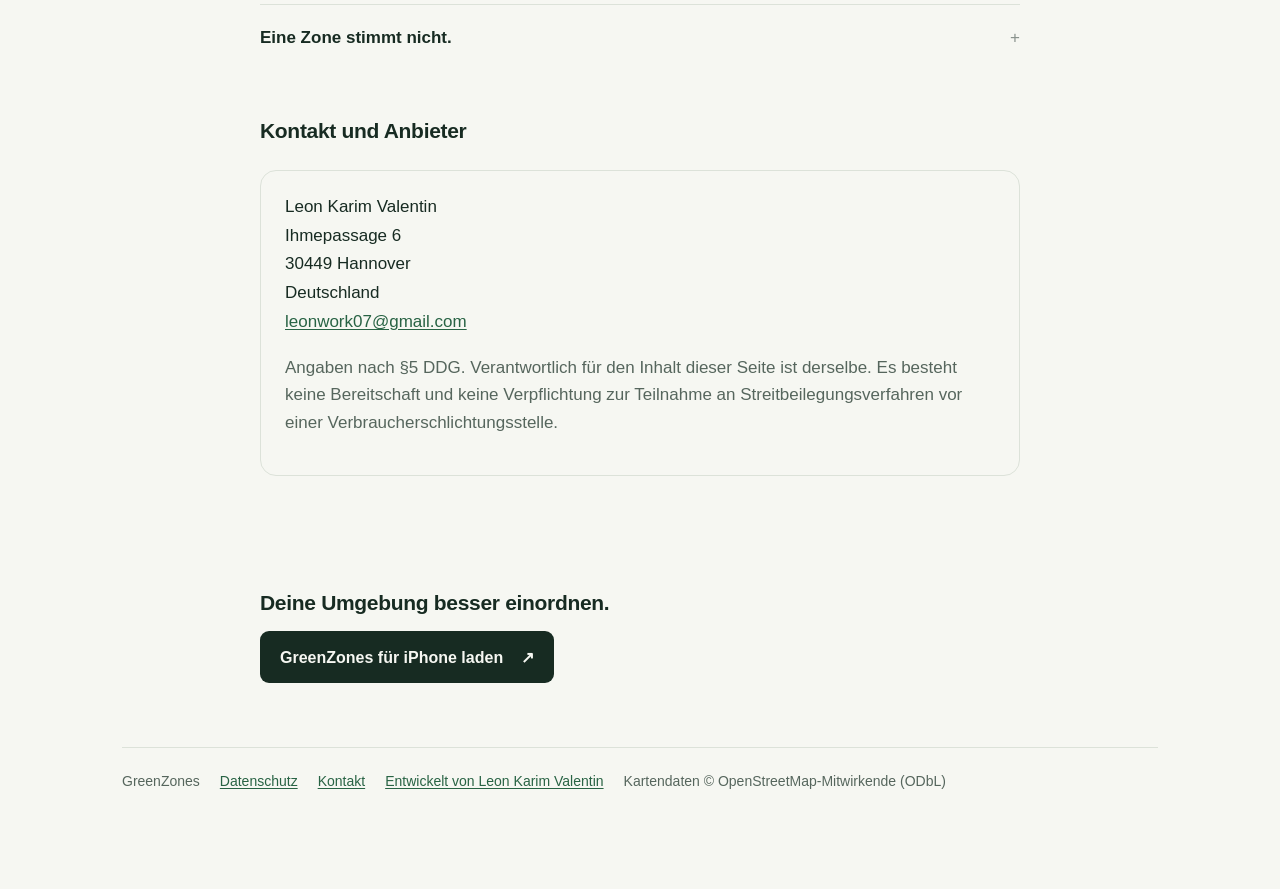
==== commit d82d2756: "Fuß: Link auf leonkarimvalentin.com Co-Authored-By: Claude Opus 5.5 <noreply@anthropic.com> Claude-S" ====
--- a/index.html
+++ b/index.html
@@ -202,6 +202,7 @@
   <span>GreenZones</span>
   <a href="datenschutz.html">Datenschutz</a>
   <a href="mailto:leonwork07@gmail.com">Kontakt</a>
+  <a href="https://leonkarimvalentin.com/#gz">Entwickelt von Leon Karim Valentin</a>
   <span>Kartendaten © OpenStreetMap-Mitwirkende (ODbL)</span>
 </footer>
 
